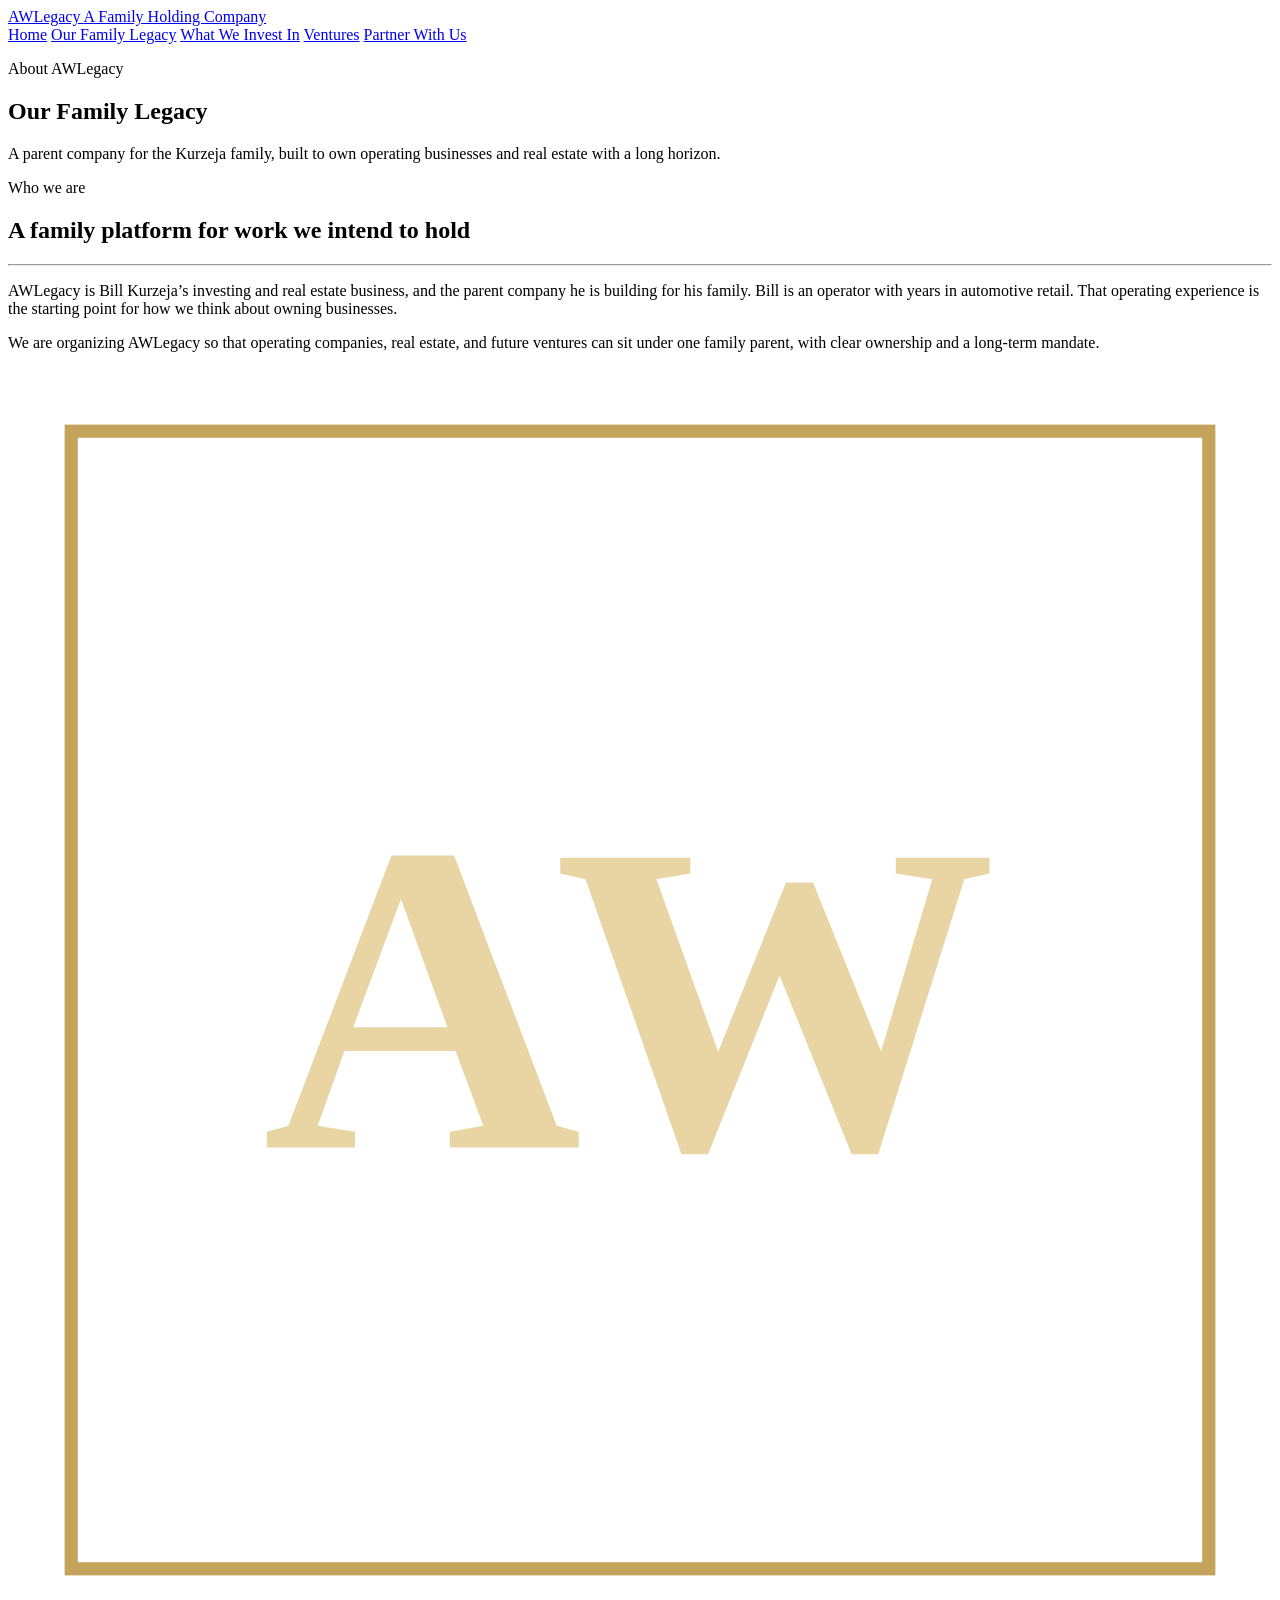
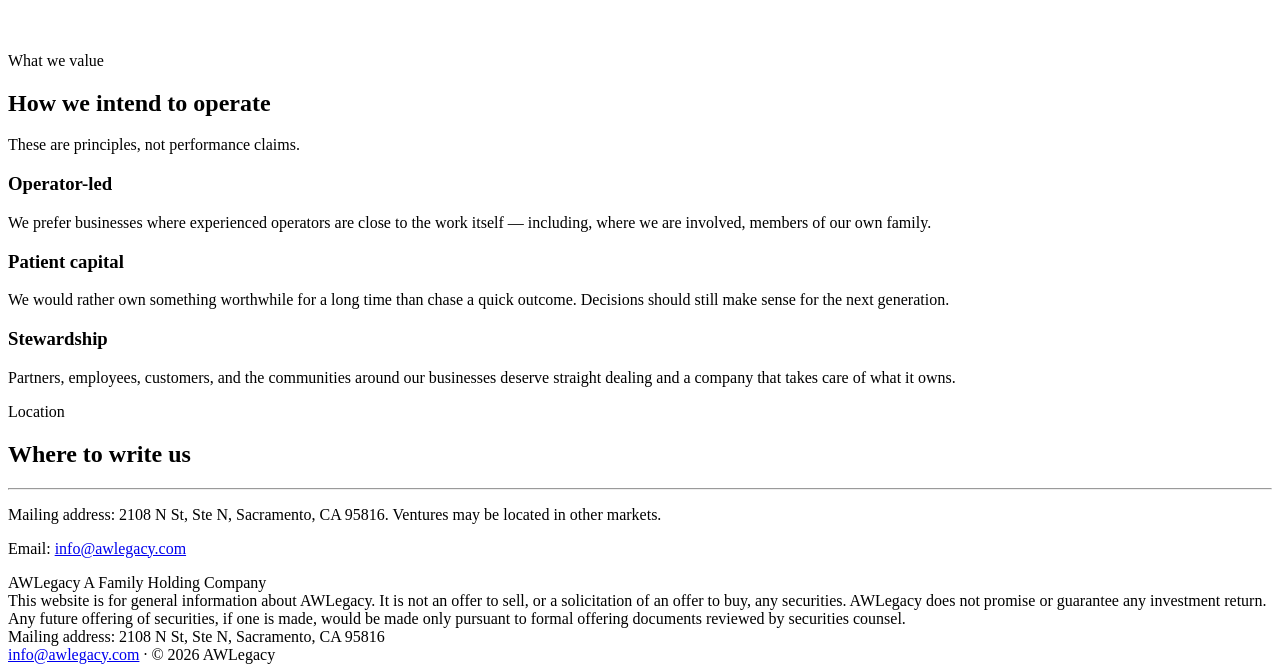
==== about.html @ 7ba9548a "Publish AWLegacy site" ====
<!DOCTYPE html>
<html lang="en">
<head>
  <meta charset="utf-8">
  <meta name="viewport" content="width=device-width, initial-scale=1">
  <title>Our Family Legacy | AWLegacy</title>
  <meta name="description" content="AWLegacy is the family parent company of Bill Kurzeja, an operator with years in automotive retail, organized to own operating businesses and real estate with a long horizon.">
  <link rel="canonical" href="https://awlegacy.com/about.html">
  <meta property="og:type" content="website">
  <meta property="og:site_name" content="AWLegacy">
  <meta property="og:title" content="Our Family Legacy | AWLegacy">
  <meta property="og:description" content="AWLegacy is the family parent company of Bill Kurzeja, an operator with years in automotive retail, organized to own operating businesses and real estate with a long horizon.">
  <meta property="og:url" content="https://awlegacy.com/about.html">
  <meta property="og:image" content="https://awlegacy.com/img/og-image.png">
  <meta property="og:image:width" content="1200">
  <meta property="og:image:height" content="630">
  <meta name="twitter:card" content="summary_large_image">
  <meta name="twitter:title" content="Our Family Legacy | AWLegacy">
  <meta name="twitter:description" content="AWLegacy is the family parent company of Bill Kurzeja, an operator with years in automotive retail, organized to own operating businesses and real estate with a long horizon.">
  <meta name="twitter:image" content="https://awlegacy.com/img/og-image.png">
  <link rel="preconnect" href="https://fonts.googleapis.com">
  <link rel="preconnect" href="https://fonts.gstatic.com" crossorigin>
  <link href="https://fonts.googleapis.com/css2?family=Cormorant+Garamond:wght@500;600;700&family=Source+Sans+3:ital,wght@0,400;0,500;0,600;1,400&display=swap" rel="stylesheet">
  <link rel="stylesheet" href="css/styles.css">
  <link rel="icon" href="favicon.svg" type="image/svg+xml">
  <link rel="icon" href="favicon-32.png" type="image/png" sizes="32x32">
  <link rel="apple-touch-icon" href="apple-touch-icon.png">
</head>
<body>
  <header class="site-header">
    <div class="header-inner">
      <a class="wordmark" href="index.html">AWLegacy <span>A Family Holding Company</span></a>
      <nav class="nav" aria-label="Primary">
        <a href="index.html">Home</a>
        <a href="about.html" aria-current="page">Our Family Legacy</a>
        <a href="invest.html">What We Invest In</a>
        <a href="ventures.html">Ventures</a>
        <a href="contact.html">Partner With Us</a>
      </nav>
    </div>
  </header>
  <main>
    <section class="page-hero">
      <p class="kicker">About AWLegacy</p>
      <h1>Our Family Legacy</h1>
      <p>A parent company for the Kurzeja family, built to own operating businesses and real estate with a long horizon.</p>
    </section>
    <section class="section">
      <div class="section-inner">
        <div class="split">
          <div class="prose">
            <p class="kicker">Who we are</p>
            <h2>A family platform for work we intend to hold</h2>
            <hr class="gold">
            <p>AWLegacy is Bill Kurzeja’s investing and real estate business, and the parent company he is building for his family. Bill is an operator with years in automotive retail. That operating experience is the starting point for how we think about owning businesses.</p>
            <p>We are organizing AWLegacy so that operating companies, real estate, and future ventures can sit under one family parent, with clear ownership and a long-term mandate.</p>
          </div>
          <div class="media-block" aria-hidden="true">
            <svg class="monogram" viewBox="0 0 120 120" xmlns="http://www.w3.org/2000/svg">
              <rect x="6" y="6" width="108" height="108" fill="none" stroke="#c4a35a" stroke-width="1.25"/>
              <text x="60" y="74" text-anchor="middle" fill="#e8d5a3" font-family="Times New Roman, Times, Georgia, serif" font-size="42" font-weight="600" letter-spacing="2">AW</text>
            </svg>
          </div>
        </div>
      </div>
    </section>
    <section class="section band-cream">
      <div class="section-inner">
        <p class="kicker">What we value</p>
        <h2>How we intend to operate</h2>
        <p class="intro">These are principles, not performance claims.</p>
        <div class="pillars">
          <article class="pillar">
            <h3>Operator-led</h3>
            <p>We prefer businesses where experienced operators are close to the work itself — including, where we are involved, members of our own family.</p>
          </article>
          <article class="pillar">
            <h3>Patient capital</h3>
            <p>We would rather own something worthwhile for a long time than chase a quick outcome. Decisions should still make sense for the next generation.</p>
          </article>
          <article class="pillar">
            <h3>Stewardship</h3>
            <p>Partners, employees, customers, and the communities around our businesses deserve straight dealing and a company that takes care of what it owns.</p>
          </article>
        </div>
      </div>
    </section>
    <section class="section">
      <div class="section-inner prose">
        <p class="kicker">Location</p>
        <h2>Where to write us</h2>
        <hr class="gold">
        <p>Mailing address: 2108 N St, Ste N, Sacramento, CA 95816. Ventures may be located in other markets.</p>
        <p>Email: <a href="mailto:info@awlegacy.com">info@awlegacy.com</a></p>
      </div>
    </section>
  </main>

  <footer class="site-footer">
    <div class="footer-inner">
      <div class="footer-top">
        <div class="footer-brand">
          <div class="wordmark">AWLegacy <span>A Family Holding Company</span></div>
        </div>
        <div class="footer-legal">
          This website is for general information about AWLegacy. It is not an offer to sell, or a solicitation of an offer to buy, any securities. AWLegacy does not promise or guarantee any investment return. Any future offering of securities, if one is made, would be made only pursuant to formal offering documents reviewed by securities counsel.
        </div>
      </div>
      <div class="footer-meta">
        <div>Mailing address: 2108 N St, Ste N, Sacramento, CA 95816</div>
        <div><a href="mailto:info@awlegacy.com">info@awlegacy.com</a> &middot; &copy; 2026 AWLegacy</div>
      </div>
    </div>
  </footer>
</body>
</html>
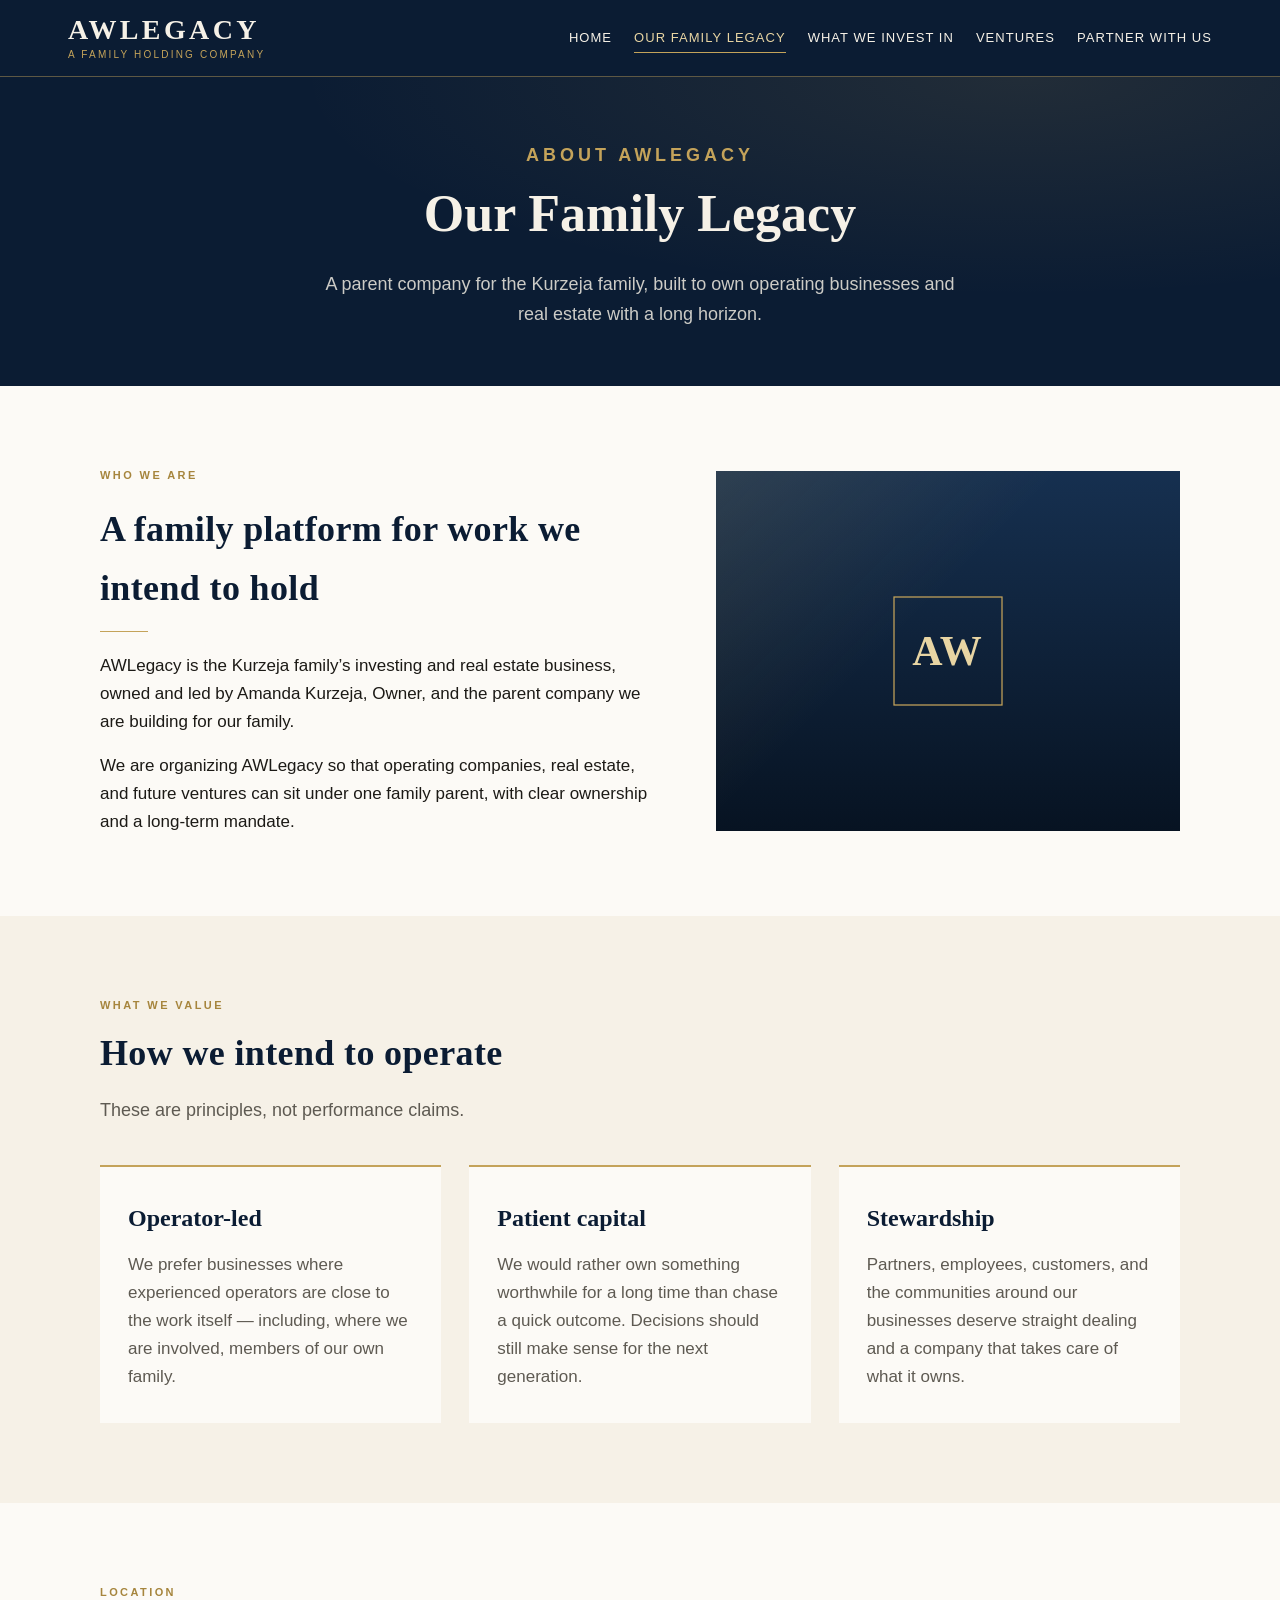
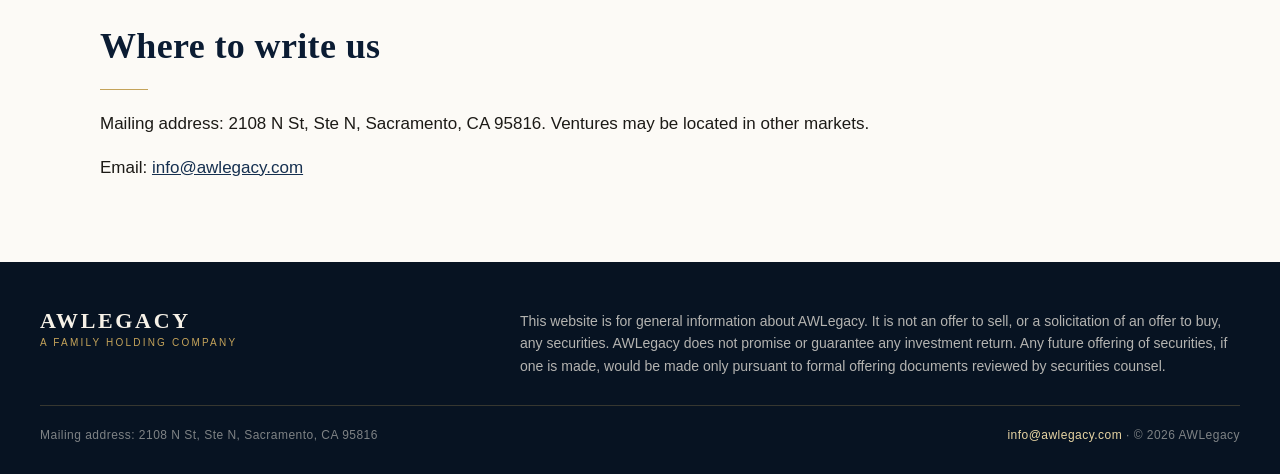
==== commit ac15227e: "Show Amanda Kurzeja as Owner" ====
--- a/about.html
+++ b/about.html
@@ -4,19 +4,19 @@
   <meta charset="utf-8">
   <meta name="viewport" content="width=device-width, initial-scale=1">
   <title>Our Family Legacy | AWLegacy</title>
-  <meta name="description" content="AWLegacy is the family parent company of Bill Kurzeja, an operator with years in automotive retail, organized to own operating businesses and real estate with a long horizon.">
+  <meta name="description" content="AWLegacy is the Kurzeja family's parent company, owned and led by Amanda Kurzeja, Owner, organized to own operating businesses and real estate with a long horizon.">
   <link rel="canonical" href="https://awlegacy.com/about.html">
   <meta property="og:type" content="website">
   <meta property="og:site_name" content="AWLegacy">
   <meta property="og:title" content="Our Family Legacy | AWLegacy">
-  <meta property="og:description" content="AWLegacy is the family parent company of Bill Kurzeja, an operator with years in automotive retail, organized to own operating businesses and real estate with a long horizon.">
+  <meta property="og:description" content="AWLegacy is the Kurzeja family's parent company, owned and led by Amanda Kurzeja, Owner, organized to own operating businesses and real estate with a long horizon.">
   <meta property="og:url" content="https://awlegacy.com/about.html">
   <meta property="og:image" content="https://awlegacy.com/img/og-image.png">
   <meta property="og:image:width" content="1200">
   <meta property="og:image:height" content="630">
   <meta name="twitter:card" content="summary_large_image">
   <meta name="twitter:title" content="Our Family Legacy | AWLegacy">
-  <meta name="twitter:description" content="AWLegacy is the family parent company of Bill Kurzeja, an operator with years in automotive retail, organized to own operating businesses and real estate with a long horizon.">
+  <meta name="twitter:description" content="AWLegacy is the Kurzeja family's parent company, owned and led by Amanda Kurzeja, Owner, organized to own operating businesses and real estate with a long horizon.">
   <meta name="twitter:image" content="https://awlegacy.com/img/og-image.png">
   <link rel="preconnect" href="https://fonts.googleapis.com">
   <link rel="preconnect" href="https://fonts.gstatic.com" crossorigin>
@@ -52,7 +52,7 @@
             <p class="kicker">Who we are</p>
             <h2>A family platform for work we intend to hold</h2>
             <hr class="gold">
-            <p>AWLegacy is Bill Kurzeja’s investing and real estate business, and the parent company he is building for his family. Bill is an operator with years in automotive retail. That operating experience is the starting point for how we think about owning businesses.</p>
+            <p>AWLegacy is the Kurzeja family’s investing and real estate business, owned and led by Amanda Kurzeja, Owner, and the parent company we are building for our family.</p>
             <p>We are organizing AWLegacy so that operating companies, real estate, and future ventures can sit under one family parent, with clear ownership and a long-term mandate.</p>
           </div>
           <div class="media-block" aria-hidden="true">
--- a/css/styles.css
+++ b/css/styles.css
@@ -0,0 +1,422 @@
+/* AWLegacy — navy / gold */
+:root {
+  --navy: #0b1c33;
+  --navy-deep: #071322;
+  --navy-mid: #163050;
+  --gold: #c4a35a;
+  --gold-light: #e8d5a3;
+  --gold-dim: #a6853d;
+  --cream: #f6f1e7;
+  --cream-dark: #ebe4d4;
+  --paper: #fcfaf6;
+  --ink: #1c1a16;
+  --muted: #5e5a52;
+  --line: rgba(196, 163, 90, 0.45);
+  --line-soft: rgba(11, 28, 51, 0.1);
+  --serif: "Cormorant Garamond", Palatino, "Palatino Linotype", "Times New Roman", serif;
+  --sans: "Source Sans 3", "Helvetica Neue", Helvetica, Arial, sans-serif;
+  --max: 1080px;
+  --wide: 1200px;
+}
+
+* { box-sizing: border-box; }
+html { scroll-behavior: smooth; }
+html, body { height: 100%; }
+body {
+  margin: 0;
+  color: var(--ink);
+  background: var(--paper);
+  font-family: var(--sans);
+  font-size: 17px;
+  line-height: 1.65;
+  -webkit-font-smoothing: antialiased;
+  min-height: 100vh;
+  display: flex;
+  flex-direction: column;
+}
+main { flex: 1 0 auto; }
+.site-footer { flex-shrink: 0; }
+
+img { max-width: 100%; display: block; }
+a { color: var(--navy-mid); }
+a:hover { color: var(--gold-dim); }
+
+.site-header {
+  background: var(--navy);
+  color: var(--cream);
+  position: sticky;
+  top: 0;
+  z-index: 20;
+  border-bottom: 1px solid var(--line);
+}
+.header-inner {
+  max-width: var(--wide);
+  margin: 0 auto;
+  padding: 16px 28px;
+  display: flex;
+  align-items: center;
+  justify-content: space-between;
+  gap: 24px;
+}
+.wordmark {
+  font-family: var(--serif);
+  font-weight: 600;
+  font-size: 28px;
+  letter-spacing: 0.12em;
+  text-transform: uppercase;
+  color: var(--cream);
+  text-decoration: none;
+  line-height: 1;
+}
+.wordmark span {
+  display: block;
+  font-family: var(--sans);
+  font-size: 10px;
+  letter-spacing: 0.22em;
+  color: var(--gold);
+  margin-top: 6px;
+  font-weight: 500;
+}
+.nav {
+  display: flex;
+  flex-wrap: wrap;
+  gap: 4px 22px;
+  justify-content: flex-end;
+}
+.nav a {
+  color: var(--cream);
+  text-decoration: none;
+  font-size: 13px;
+  letter-spacing: 0.08em;
+  text-transform: uppercase;
+  font-weight: 500;
+  padding: 4px 0;
+  border-bottom: 1px solid transparent;
+}
+.nav a:hover,
+.nav a[aria-current="page"] {
+  color: var(--gold-light);
+  border-bottom-color: var(--gold);
+}
+
+.hero {
+  background:
+    radial-gradient(ellipse at 20% 0%, rgba(196,163,90,0.12), transparent 50%),
+    linear-gradient(180deg, var(--navy) 0%, var(--navy-deep) 100%);
+  color: var(--cream);
+  padding: 88px 28px 100px;
+  text-align: center;
+}
+.hero-kicker {
+  font-size: 12px;
+  letter-spacing: 0.28em;
+  text-transform: uppercase;
+  color: var(--gold);
+  margin: 0 0 22px;
+}
+.hero h1 {
+  font-family: var(--serif);
+  font-weight: 600;
+  font-size: clamp(36px, 5.4vw, 64px);
+  line-height: 1.12;
+  margin: 0 auto 22px;
+  max-width: 820px;
+  letter-spacing: 0.01em;
+}
+.hero .rule {
+  width: 64px;
+  height: 1px;
+  background: var(--gold);
+  margin: 0 auto 24px;
+  border: 0;
+}
+.hero .lede {
+  max-width: 640px;
+  margin: 0 auto 36px;
+  font-size: 19px;
+  line-height: 1.6;
+  color: rgba(246, 241, 231, 0.86);
+}
+.hero-actions {
+  display: flex;
+  gap: 14px;
+  justify-content: center;
+  flex-wrap: wrap;
+}
+
+.btn {
+  display: inline-block;
+  text-decoration: none;
+  padding: 12px 26px;
+  font-size: 13px;
+  letter-spacing: 0.12em;
+  text-transform: uppercase;
+  font-weight: 600;
+  border: 1px solid var(--gold);
+  transition: background 0.2s, color 0.2s;
+  cursor: pointer;
+  font-family: var(--sans);
+  background: transparent;
+}
+.btn-gold {
+  background: var(--gold);
+  color: var(--navy-deep);
+}
+.btn-gold:hover { background: var(--gold-light); color: var(--navy-deep); }
+.btn-ghost {
+  background: transparent;
+  color: var(--cream);
+}
+.btn-ghost:hover { background: rgba(196,163,90,0.15); color: var(--gold-light); }
+
+.section { padding: 80px 28px; }
+.section-inner { max-width: var(--max); margin: 0 auto; }
+.section-wide { max-width: var(--wide); margin: 0 auto; }
+.section h2 {
+  font-family: var(--serif);
+  font-size: 36px;
+  font-weight: 600;
+  margin: 0 0 12px;
+  letter-spacing: 0.01em;
+  color: var(--navy);
+}
+.section .intro {
+  font-size: 18px;
+  color: var(--muted);
+  max-width: 720px;
+  margin: 0 0 40px;
+}
+.kicker {
+  font-size: 11px;
+  letter-spacing: 0.22em;
+  text-transform: uppercase;
+  color: var(--gold-dim);
+  margin: 0 0 10px;
+  font-weight: 600;
+}
+hr.gold {
+  width: 48px;
+  height: 1px;
+  background: var(--gold);
+  border: 0;
+  margin: 0 0 20px;
+}
+
+.band-cream { background: var(--cream); }
+.band-navy { background: var(--navy); color: var(--cream); }
+.band-navy h2 { color: var(--gold-light); }
+.band-navy .kicker { color: var(--gold); }
+.band-navy .intro { color: rgba(246,241,231,0.8); }
+
+.pillars {
+  display: grid;
+  grid-template-columns: repeat(3, 1fr);
+  gap: 28px;
+}
+.pillars-2 {
+  grid-template-columns: repeat(2, 1fr);
+}
+.pillar {
+  background: var(--paper);
+  padding: 32px 28px;
+  border-top: 2px solid var(--gold);
+}
+.pillar h3 {
+  font-family: var(--serif);
+  font-size: 24px;
+  margin: 0 0 12px;
+  color: var(--navy);
+  font-weight: 600;
+}
+.pillar p { margin: 0; color: var(--muted); }
+
+/* Decorative monogram / pattern block */
+.media-block {
+  position: relative;
+  min-height: 240px;
+  overflow: hidden;
+  background-color: var(--navy);
+  background-image:
+    linear-gradient(135deg, rgba(196,163,90,0.14) 0%, transparent 42%),
+    linear-gradient(180deg, var(--navy-mid) 0%, var(--navy-deep) 100%),
+    repeating-linear-gradient(
+      135deg,
+      rgba(196,163,90,0.08) 0 1px,
+      transparent 1px 18px
+    );
+  display: flex;
+  align-items: center;
+  justify-content: center;
+}
+.media-block svg.monogram {
+  width: 120px;
+  height: 120px;
+  display: block;
+}
+.split .media-block { min-height: 360px; }
+.feature .media-block { min-height: 320px; }
+
+.feature {
+  display: grid;
+  grid-template-columns: 0.9fr 1.1fr;
+  border: 1px solid var(--line-soft);
+  background: var(--paper);
+}
+.feature-body { padding: 40px 36px; }
+.feature-body h3 {
+  font-family: var(--serif);
+  font-size: 30px;
+  margin: 0 0 12px;
+  color: var(--navy);
+  font-weight: 600;
+}
+.feature-body p { margin: 0 0 14px; color: var(--muted); }
+.feature-body p:last-child { margin-bottom: 0; }
+
+.status-pill {
+  display: inline-block;
+  font-size: 10px;
+  letter-spacing: 0.14em;
+  text-transform: uppercase;
+  border: 1px solid var(--gold);
+  color: var(--gold-dim);
+  padding: 3px 8px;
+  margin-bottom: 12px;
+  font-weight: 600;
+}
+
+.split {
+  display: grid;
+  grid-template-columns: 1.1fr 0.9fr;
+  gap: 48px;
+  align-items: center;
+}
+.prose p { margin: 0 0 16px; }
+.prose p:last-child { margin-bottom: 0; }
+
+.page-hero {
+  background:
+    radial-gradient(ellipse at 80% 0%, rgba(196,163,90,0.12), transparent 50%),
+    var(--navy);
+  color: var(--cream);
+  padding: 64px 28px 56px;
+  text-align: center;
+}
+.page-hero h1 {
+  font-family: var(--serif);
+  font-size: clamp(32px, 4.5vw, 52px);
+  font-weight: 600;
+  margin: 0 0 14px;
+}
+.page-hero p {
+  margin: 0 auto;
+  max-width: 640px;
+  color: rgba(246,241,231,0.82);
+  font-size: 18px;
+}
+.page-hero .kicker { color: var(--gold); }
+
+.disclaimer {
+  background: var(--cream);
+  border-left: 3px solid var(--gold);
+  padding: 20px 22px;
+  font-size: 14px;
+  color: var(--muted);
+  margin: 0 0 36px;
+}
+.disclaimer strong { color: var(--navy); }
+
+form.contact {
+  display: grid;
+  gap: 16px;
+  max-width: 560px;
+}
+label {
+  display: grid;
+  gap: 6px;
+  font-size: 13px;
+  letter-spacing: 0.06em;
+  text-transform: uppercase;
+  font-weight: 600;
+  color: var(--navy);
+}
+input, textarea, select {
+  font: inherit;
+  text-transform: none;
+  letter-spacing: 0;
+  font-weight: 400;
+  padding: 12px 14px;
+  border: 1px solid var(--line-soft);
+  background: #fff;
+  color: var(--ink);
+  width: 100%;
+}
+textarea { min-height: 140px; resize: vertical; }
+button[type="submit"] { justify-self: start; }
+
+/* FormSubmit honeypot — visually hidden from people */
+.honey {
+  position: absolute;
+  left: -10000px;
+  top: auto;
+  width: 1px;
+  height: 1px;
+  overflow: hidden;
+}
+
+.address { margin-top: 48px; }
+.address h3 {
+  font-family: var(--serif);
+  font-size: 22px;
+  margin: 0 0 8px;
+  color: var(--navy);
+}
+.address p { margin: 0 0 16px; }
+.address a { font-weight: 600; }
+
+.site-footer {
+  background: var(--navy-deep);
+  color: rgba(246,241,231,0.72);
+  padding: 48px 28px 28px;
+  font-size: 14px;
+}
+.footer-inner { max-width: var(--wide); margin: 0 auto; }
+.footer-top {
+  display: flex;
+  justify-content: space-between;
+  gap: 32px;
+  flex-wrap: wrap;
+  border-bottom: 1px solid rgba(196,163,90,0.25);
+  padding-bottom: 28px;
+  margin-bottom: 20px;
+}
+.footer-brand .wordmark { font-size: 22px; }
+.footer-legal { max-width: 720px; line-height: 1.6; }
+.footer-meta {
+  display: flex;
+  justify-content: space-between;
+  gap: 16px;
+  flex-wrap: wrap;
+  font-size: 12px;
+  letter-spacing: 0.04em;
+  color: rgba(246,241,231,0.5);
+}
+.footer-meta a {
+  color: var(--gold-light);
+  text-decoration: none;
+}
+.footer-meta a:hover { color: var(--gold); text-decoration: underline; }
+
+.simple-message {
+  text-align: center;
+  max-width: 640px;
+  margin: 0 auto;
+}
+.simple-message p { color: var(--muted); }
+
+@media (max-width: 800px) {
+  .pillars, .pillars-2, .split, .feature { grid-template-columns: 1fr; }
+  .header-inner { flex-direction: column; align-items: flex-start; }
+  .hero { padding: 56px 20px 72px; }
+  .section { padding: 56px 20px; }
+}
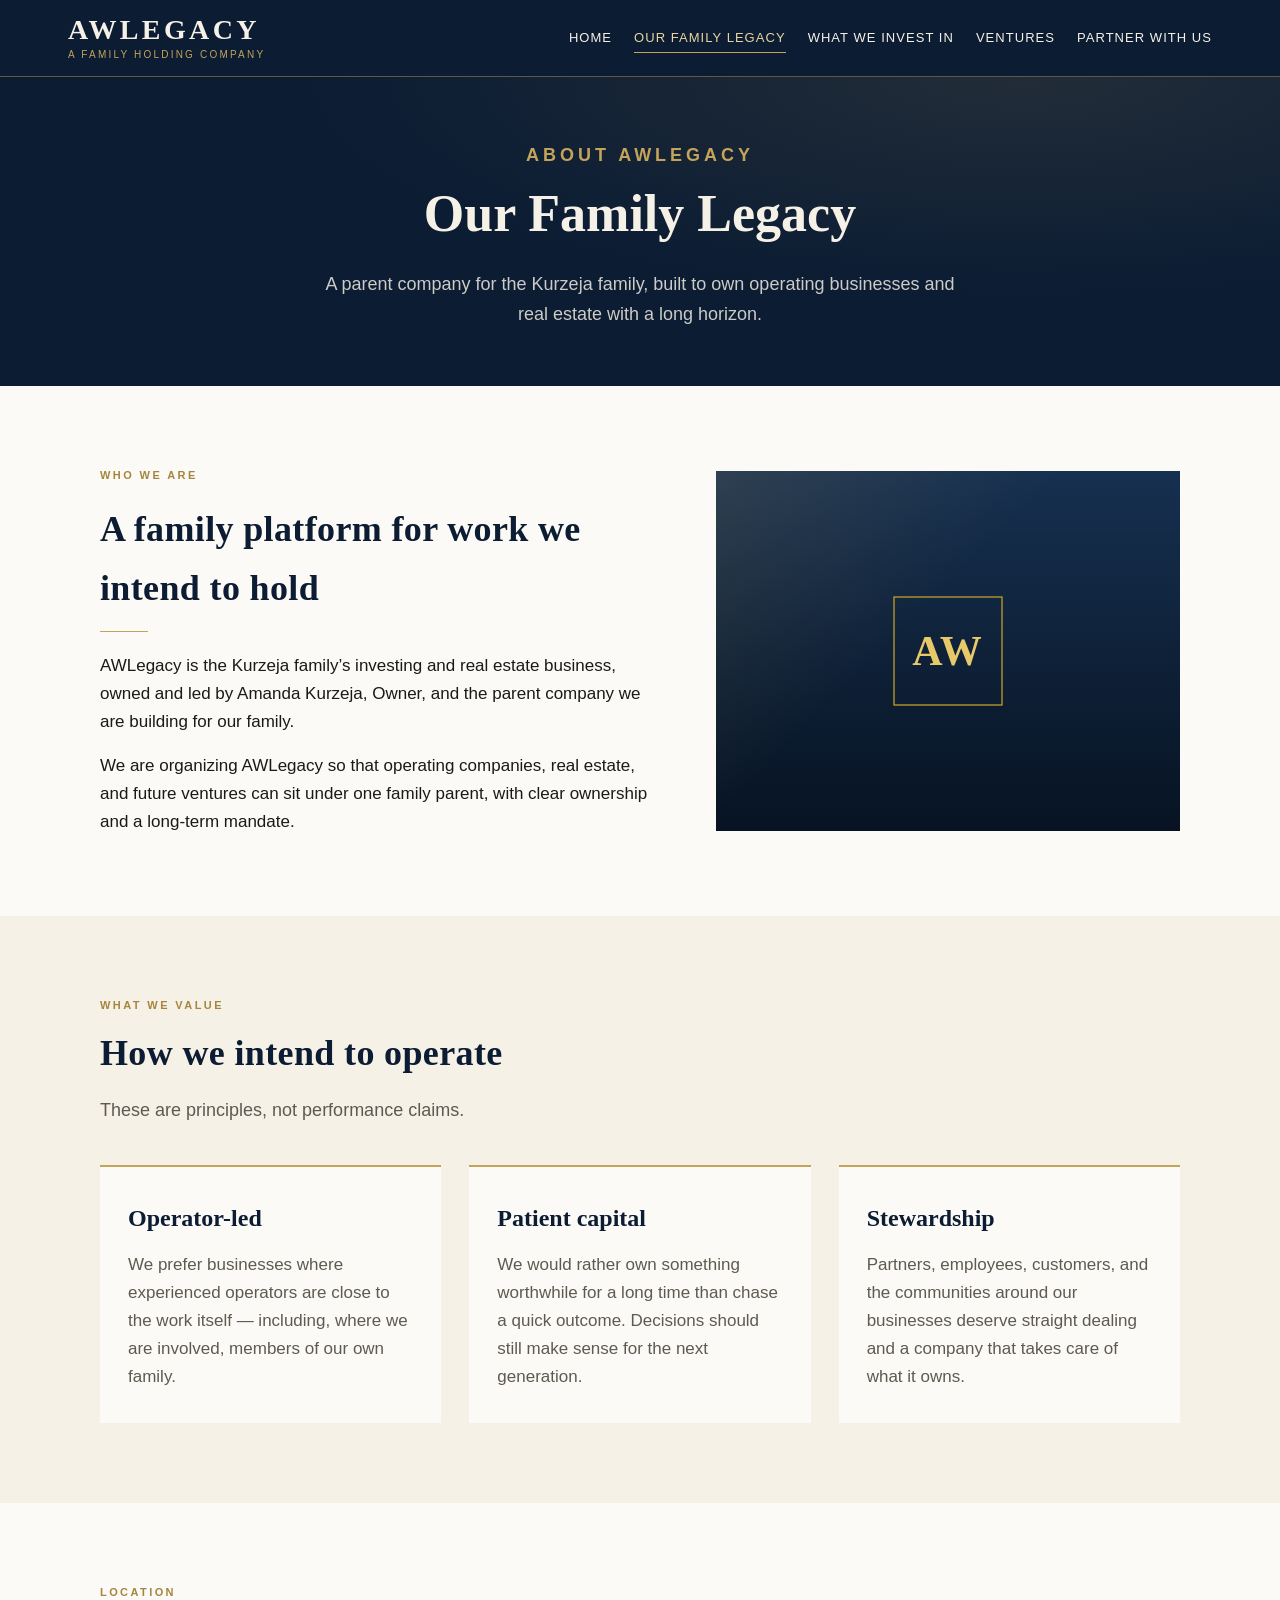
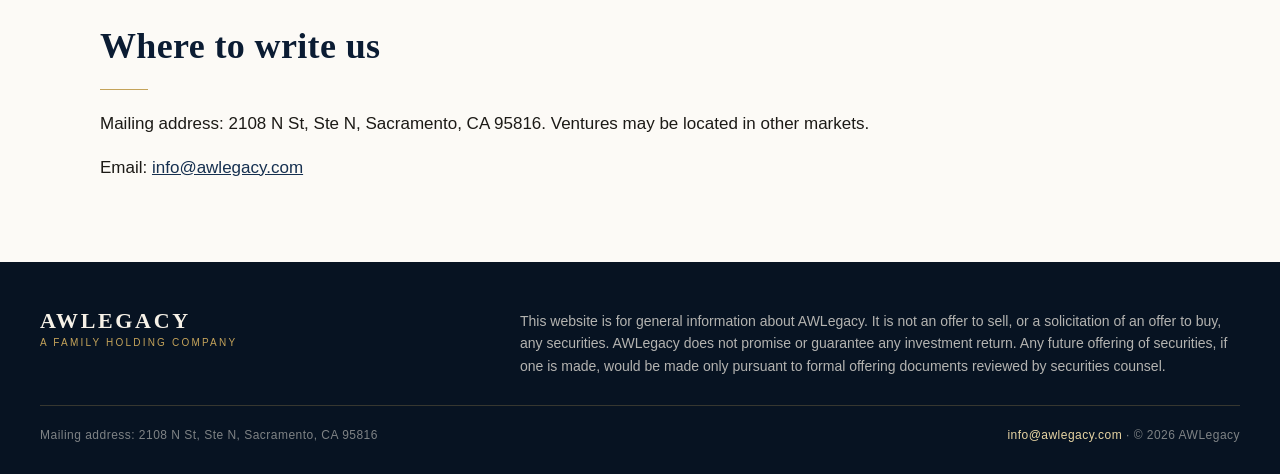
==== commit 7754248f: "Forest green and gold design" ====
--- a/about.html
+++ b/about.html
@@ -57,8 +57,8 @@
           </div>
           <div class="media-block" aria-hidden="true">
             <svg class="monogram" viewBox="0 0 120 120" xmlns="http://www.w3.org/2000/svg">
-              <rect x="6" y="6" width="108" height="108" fill="none" stroke="#c4a35a" stroke-width="1.25"/>
-              <text x="60" y="74" text-anchor="middle" fill="#e8d5a3" font-family="Times New Roman, Times, Georgia, serif" font-size="42" font-weight="600" letter-spacing="2">AW</text>
+              <rect x="6" y="6" width="108" height="108" fill="none" stroke="#C9A227" stroke-width="1.25"/>
+              <text x="60" y="74" text-anchor="middle" fill="#E8C96A" font-family="Times New Roman, Times, Georgia, serif" font-size="42" font-weight="600" letter-spacing="2">AW</text>
             </svg>
           </div>
         </div>
